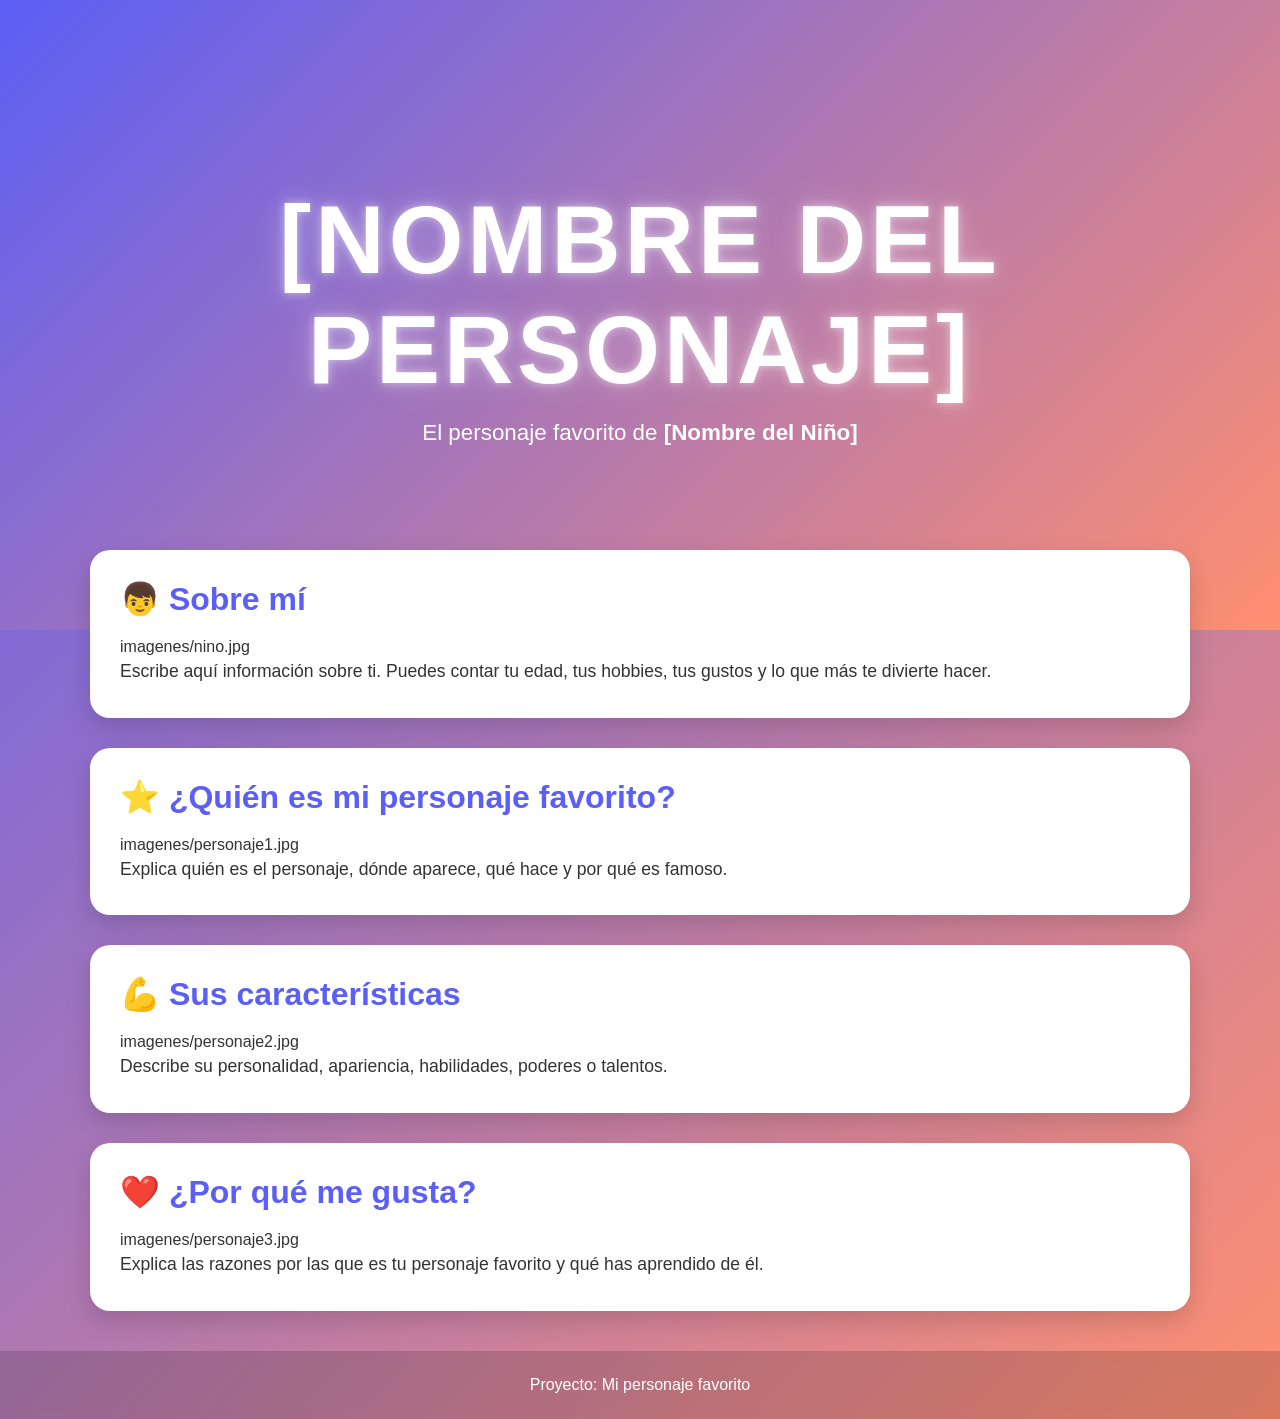
==== docs/personajeFavorito/index.html @ a9504ed0 "Automated update" ====
<!DOCTYPE html>
<html lang="es">

<head>
    <meta charset="UTF-8">
    <meta name="viewport" content="width=device-width, initial-scale=1.0">
    <title>[Nombre del Personaje]</title>
    <link rel="stylesheet" href="style.css">
</head>

<body>

    <header class="hero">
        <div class="hero-content">
            <h1>[NOMBRE DEL PERSONAJE]</h1>
            <p>El personaje favorito de <strong>[Nombre del Niño]</strong></p>
        </div>
    </header>

    <main>

        <section class="card">
            <h2>👦 Sobre mí</h2>
            imagenes/nino.jpg

            <p>
                Escribe aquí información sobre ti.
                Puedes contar tu edad, tus hobbies,
                tus gustos y lo que más te divierte hacer.
            </p>
        </section>

        <section class="card">
            <h2>⭐ ¿Quién es mi personaje favorito?</h2>
            imagenes/personaje1.jpg

            <p>
                Explica quién es el personaje, dónde aparece,
                qué hace y por qué es famoso.
            </p>
        </section>

        <section class="card">
            <h2>💪 Sus características</h2>
            imagenes/personaje2.jpg

            <p>
                Describe su personalidad, apariencia,
                habilidades, poderes o talentos.
            </p>
        </section>

        <section class="card">
            <h2>❤️ ¿Por qué me gusta?</h2>
            imagenes/personaje3.jpg

            <p>
                Explica las razones por las que es tu personaje favorito
                y qué has aprendido de él.
            </p>
        </section>

    </main>

    <footer>
        <p>Proyecto: Mi personaje favorito</p>
    </footer>

</body>

</html>
---- docs/personajeFavorito/style.css ----
/*======================================
  PALETA DE COLORES
======================================*/
:root {
    --color-primario: #5b5ff5;
    --color-secundario: #ff8f70;
}

/*======================================
  CONFIGURACIÓN GENERAL
======================================*/
* {
    margin: 0;
    padding: 0;
    box-sizing: border-box;
}

body {
    font-family: "Segoe UI", Arial, sans-serif;

    background: linear-gradient(
        135deg,
        var(--color-primario),
        var(--color-secundario)
    );

    min-height: 100vh;
    color: #333;
}

/*======================================
  HERO
======================================*/
.hero {
    height: 70vh;

    display: flex;
    justify-content: center;
    align-items: center;

    text-align: center;

    background: linear-gradient(
        135deg,
        var(--color-primario),
        var(--color-secundario)
    );

    color: white;
}

.hero-content {
    animation: aparecer 1.5s ease;
}

.hero h1 {
    font-size: clamp(3rem, 8vw, 6rem);
    letter-spacing: 4px;
    text-transform: uppercase;

    text-shadow:
        0 0 10px rgba(255,255,255,.5),
        0 0 30px rgba(255,255,255,.3);

    animation: flotar 3s ease-in-out infinite;
}

.hero p {
    font-size: 1.4rem;
    margin-top: 15px;
}

/*======================================
  CONTENEDOR
======================================*/
main {
    width: 90%;
    max-width: 1100px;

    margin: -80px auto 40px;
}

/*======================================
  TARJETAS
======================================*/
.card {
    background: white;

    margin-bottom: 30px;
    padding: 30px;

    border-radius: 20px;

    box-shadow: 0 10px 25px rgba(0,0,0,.15);

    transition: .3s;
}

.card:hover {
    transform: translateY(-8px);
}

.card h2 {
    color: var(--color-primario);
    margin-bottom: 20px;
    font-size: 2rem;
}

.card img {
    width: 100%;
    max-width: 450px;

    display: block;
    margin: 20px auto;

    border-radius: 15px;

    transition: .4s;
}

.card img:hover {
    transform: scale(1.05);
}

.card p {
    font-size: 1.1rem;
    line-height: 1.8;
}

/*======================================
  FOOTER
======================================*/
footer {
    text-align: center;

    padding: 25px;

    color: white;

    background: rgba(0,0,0,.15);

    backdrop-filter: blur(5px);
}

/*======================================
  ANIMACIONES
======================================*/
@keyframes aparecer {
    from {
        opacity: 0;
        transform: translateY(40px);
    }

    to {
        opacity: 1;
        transform: translateY(0);
    }
}

@keyframes flotar {
    0% {
        transform: translateY(0);
    }

    50% {
        transform: translateY(-10px);
    }

    100% {
        transform: translateY(0);
    }
}

/*======================================
  RESPONSIVE
======================================*/
@media (max-width: 768px) {

    .hero {
        height: 55vh;
    }

    .hero p {
        font-size: 1rem;
    }

    .card {
        padding: 20px;
    }

    .card h2 {
        font-size: 1.5rem;
    }
}
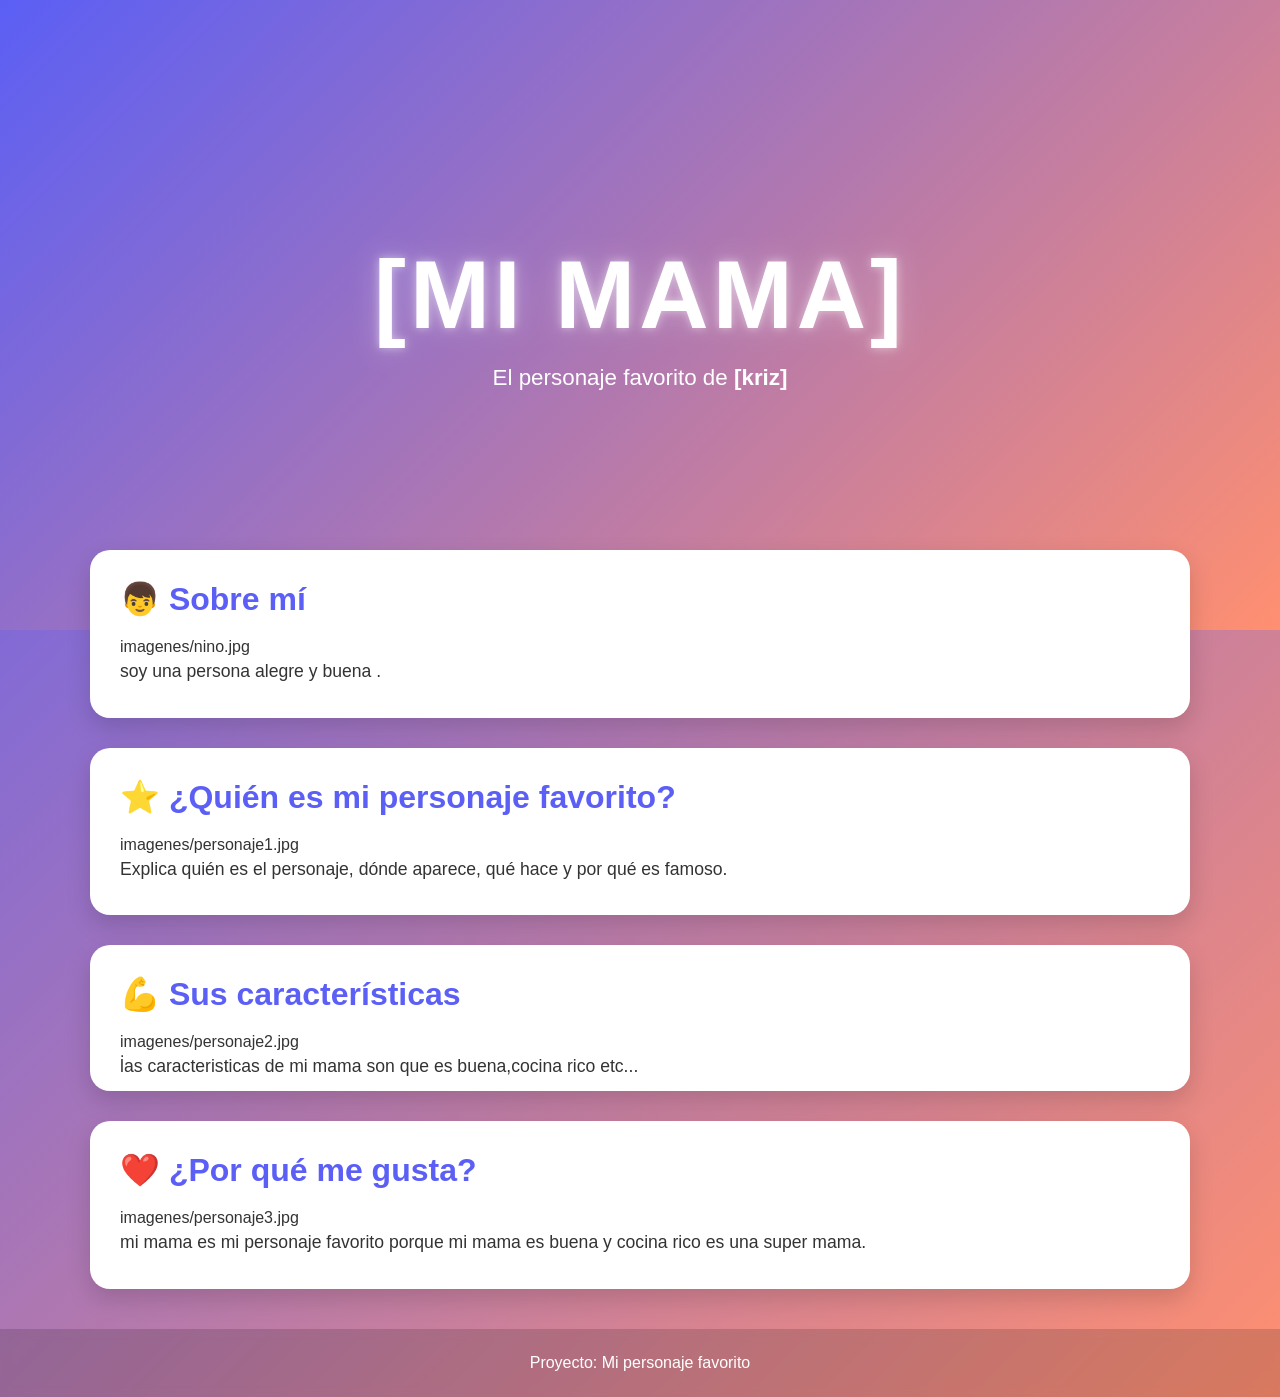
==== commit 2fae7f26: "mensaje" ====
--- a/docs/personajeFavorito/index.html
+++ b/docs/personajeFavorito/index.html
@@ -12,8 +12,8 @@
 
     <header class="hero">
         <div class="hero-content">
-            <h1>[NOMBRE DEL PERSONAJE]</h1>
-            <p>El personaje favorito de <strong>[Nombre del Niño]</strong></p>
+            <h1>[mi mama]</h1>
+            <p>El personaje favorito de <strong>[kriz]</strong></p>
         </div>
     </header>
 
@@ -24,9 +24,9 @@
             imagenes/nino.jpg
 
             <p>
-                Escribe aquí información sobre ti.
-                Puedes contar tu edad, tus hobbies,
-                tus gustos y lo que más te divierte hacer.
+                soy una persona alegre y buena
+                
+        .
             </p>
         </section>
 
@@ -44,9 +44,9 @@
             <h2>💪 Sus características</h2>
             imagenes/personaje2.jpg
 
-            <p>
-                Describe su personalidad, apariencia,
-                habilidades, poderes o talentos.
+            <p>las caracteristicas de mi mama son que es buena,cocina rico etc...
+                <main></main>
+                .
             </p>
         </section>
 
@@ -55,8 +55,8 @@
             imagenes/personaje3.jpg
 
             <p>
-                Explica las razones por las que es tu personaje favorito
-                y qué has aprendido de él.
+                mi mama es mi personaje favorito porque mi mama es buena 
+                y cocina rico es una super mama.
             </p>
         </section>
 
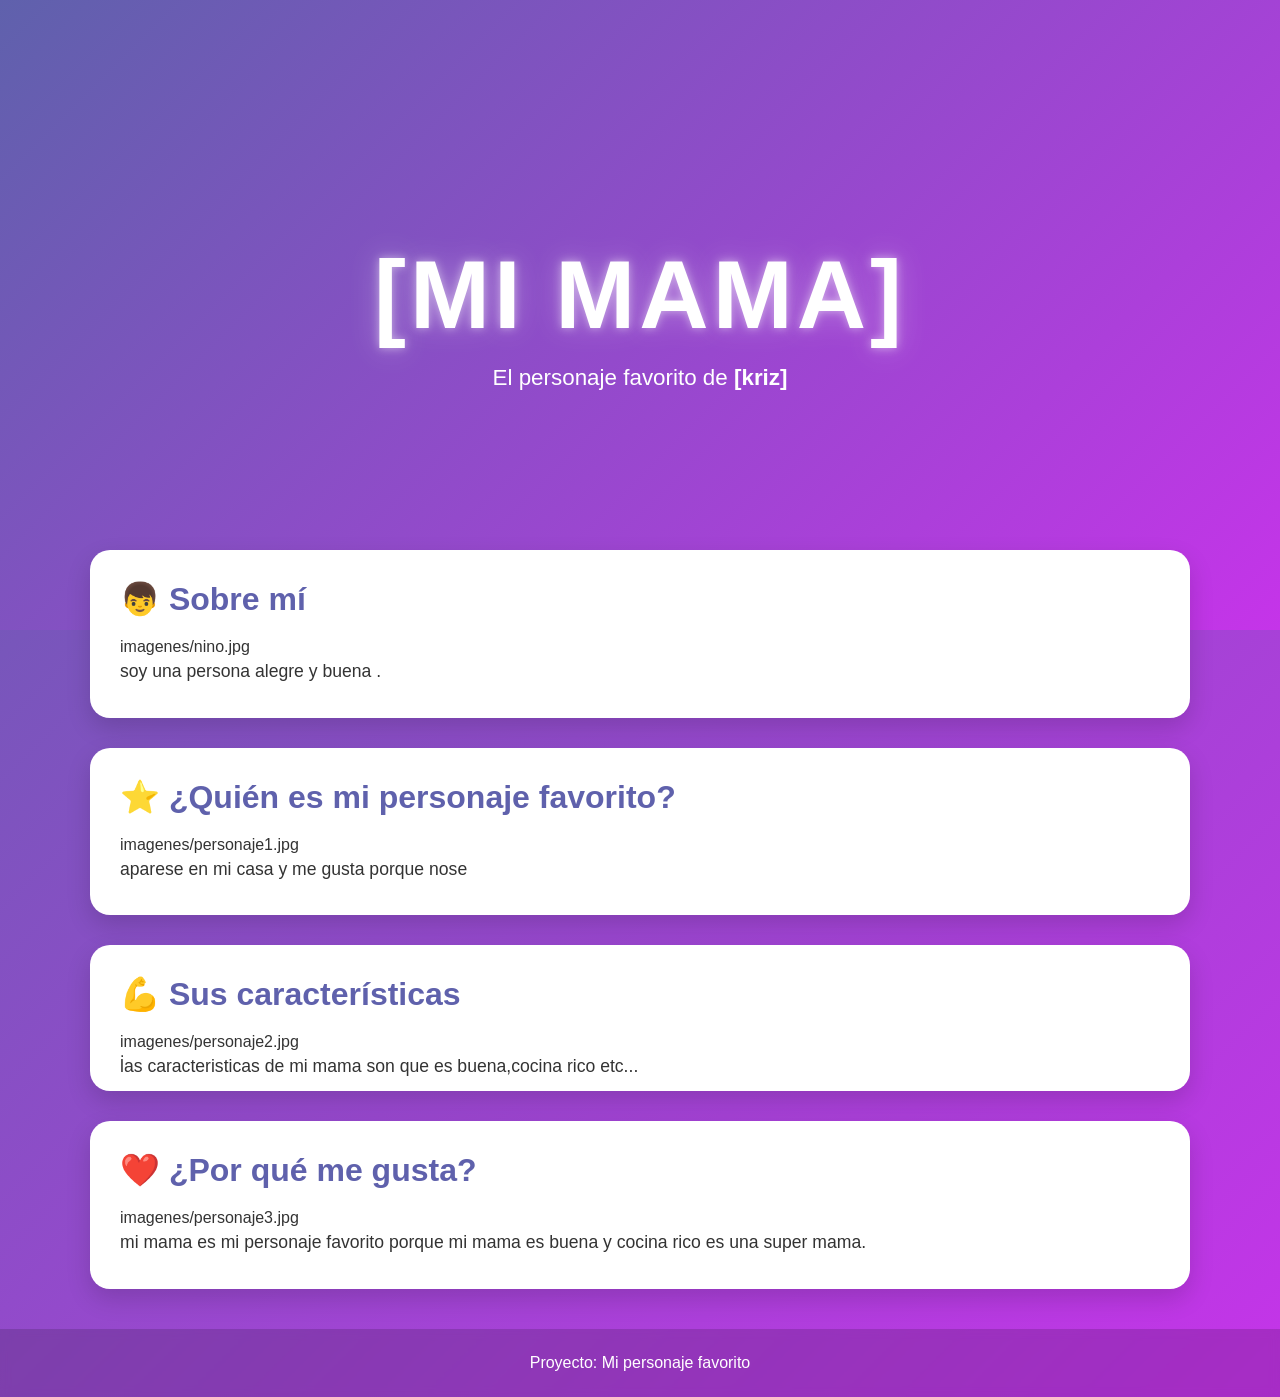
==== commit 71bf076c: "mensaje" ====
--- a/docs/personajeFavorito/index.html
+++ b/docs/personajeFavorito/index.html
@@ -35,8 +35,8 @@
             imagenes/personaje1.jpg
 
             <p>
-                Explica quién es el personaje, dónde aparece,
-                qué hace y por qué es famoso.
+                aparese en mi casa y me gusta porque nose 
+                
             </p>
         </section>
 
--- a/docs/personajeFavorito/style.css
+++ b/docs/personajeFavorito/style.css
@@ -2,8 +2,8 @@
   PALETA DE COLORES
 ======================================*/
 :root {
-    --color-primario: #5b5ff5;
-    --color-secundario: #ff8f70;
+    --color-primario: #5f61ac;
+    --color-secundario: #c534e9;
 }
 
 /*======================================
